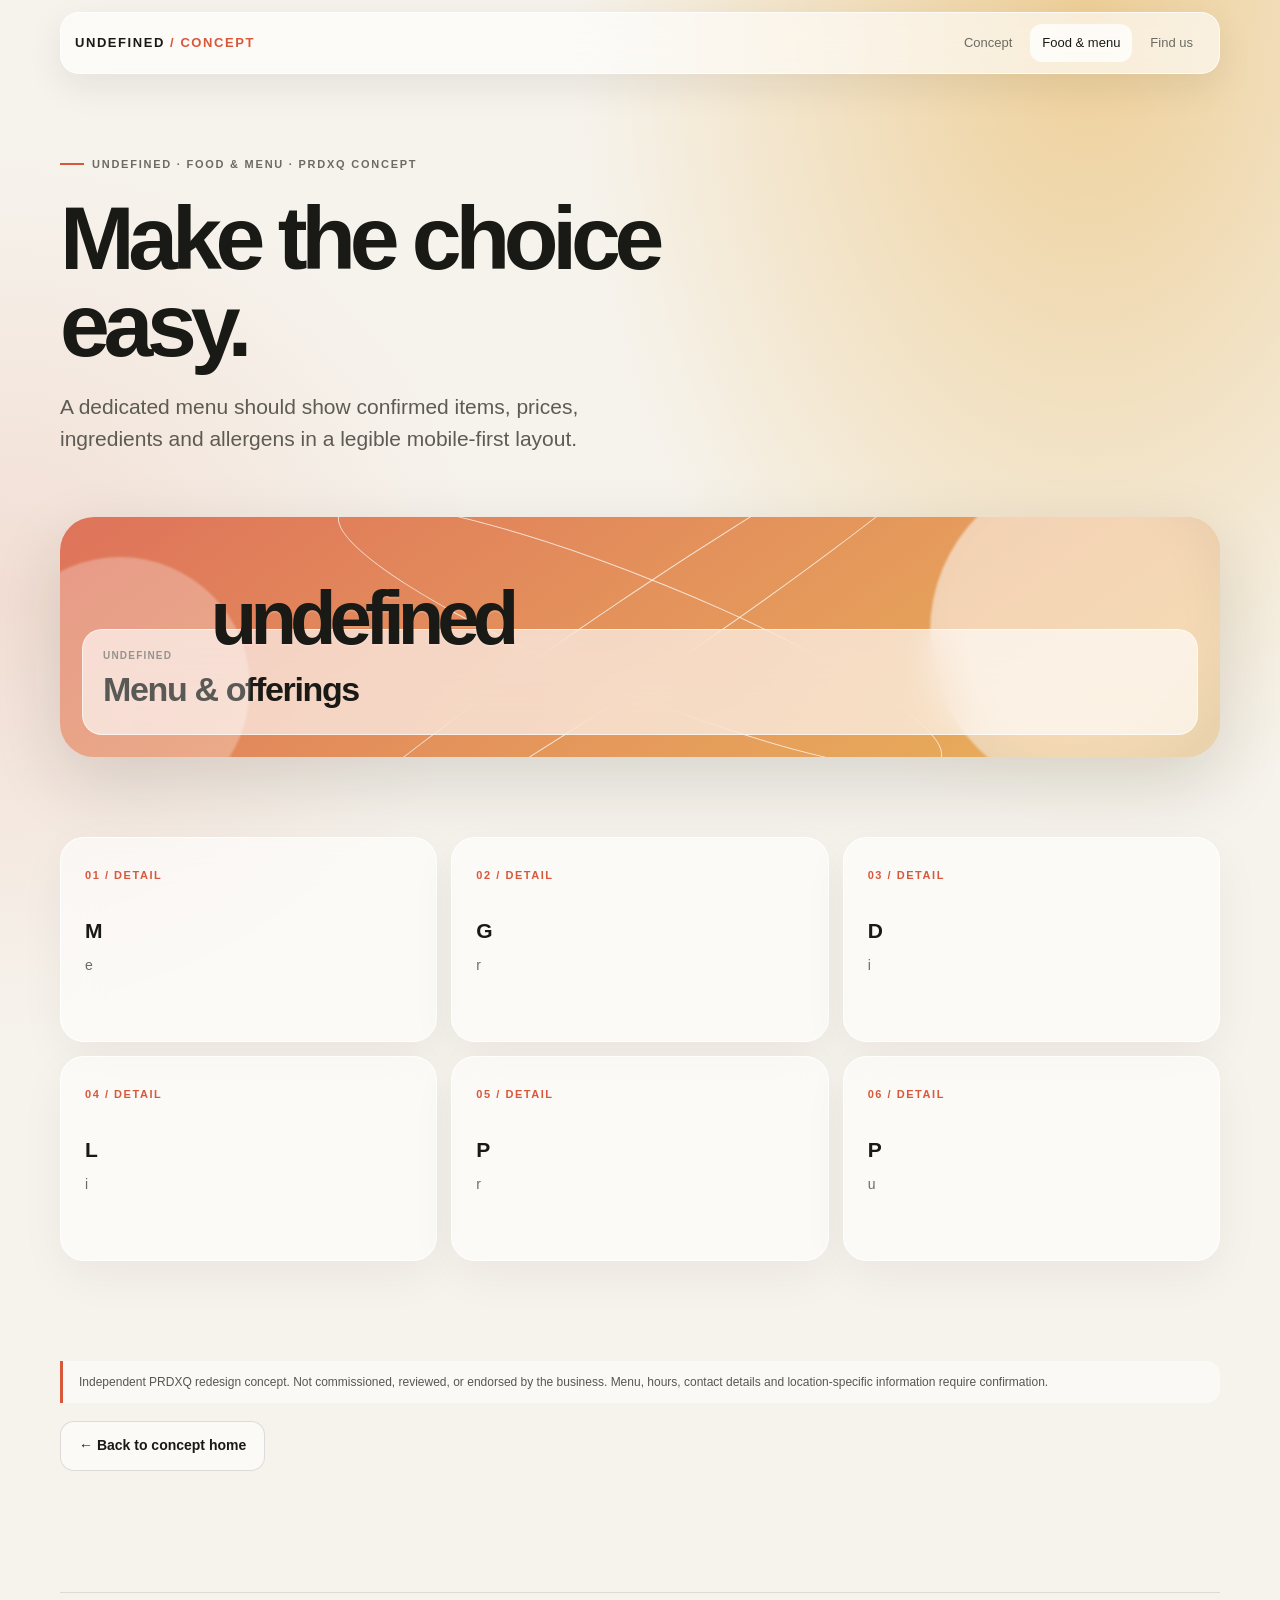
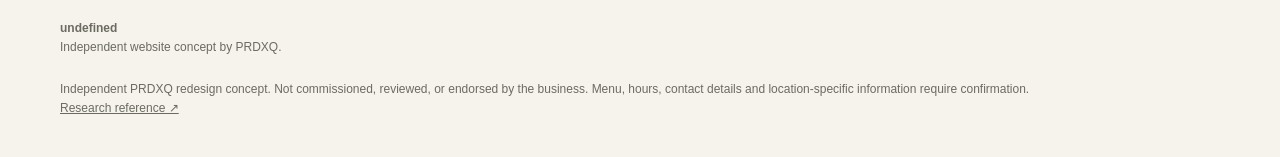
==== menu.html @ a4ab8dab "Build undefined multi-page concept: menu.html" ====
<!doctype html><html lang="en"><head><meta charset="utf-8"><meta name="viewport" content="width=device-width, initial-scale=1"><meta name="description" content="undefined — independent PRDXQ website concept."><meta name="theme-color" content="#d8583b"><title>undefined · Food &amp; menu · undefined | PRDXQ Concept</title><link rel="stylesheet" href="assets/styles.css"></head><body><header class="bar"><a class="brand" href="index.html">undefined<span style="color:var(--accent)"> / concept</span></a><nav class="nav" aria-label="Main navigation"><a href="index.html" >Concept</a><a href="menu.html" aria-current="page">Food &amp; menu</a><a href="visit.html" >Find us</a></nav></header><main class="wrap"><section class="hero" style="grid-template-columns:1fr;min-height:unset;padding-bottom:30px"><div><span class="eyebrow">undefined · Food &amp; menu · PRDXQ concept</span><h1>Make the choice easy.</h1><p class="lead">A dedicated menu should show confirmed items, prices, ingredients and allergens in a legible mobile-first layout.</p></div><div class="visual" style="min-height:240px"><div class="orbit"></div><div class="orbit two"></div><div class="visual-word">undefined</div><div class="stamp"><small>undefined</small><strong>Menu &amp; offerings</strong></div></div></section><section class="section"><div class="cards"><article class="card"><span class="num">01 / DETAIL</span><h3>M</h3><p>e</p></article><article class="card"><span class="num">02 / DETAIL</span><h3>G</h3><p>r</p></article><article class="card"><span class="num">03 / DETAIL</span><h3>D</h3><p>i</p></article><article class="card"><span class="num">04 / DETAIL</span><h3>L</h3><p>i</p></article><article class="card"><span class="num">05 / DETAIL</span><h3>P</h3><p>r</p></article><article class="card"><span class="num">06 / DETAIL</span><h3>P</h3><p>u</p></article></div></section><section class="section"><div class="notice">Independent PRDXQ redesign concept. Not commissioned, reviewed, or endorsed by the business. Menu, hours, contact details and location-specific information require confirmation.</div><p style="margin-top:18px"><a class="btn alt" href="index.html">← Back to concept home</a></p></section></main><footer class="wrap footer"><div><strong>undefined</strong><br>Independent website concept by PRDXQ.</div><div>Independent PRDXQ redesign concept. Not commissioned, reviewed, or endorsed by the business. Menu, hours, contact details and location-specific information require confirmation.<br><a href="https://www.gateway-gardens.de/de/leben/" target="_blank" rel="noreferrer">Research reference ↗</a></div></footer></body></html>
---- assets/styles.css ----
:root{--accent:#d8583b;--secondary:#e8b45a;--ink:#191915;--paper:#f6f3ec;--muted:#6b6b62;--glass:rgba(255,255,255,.58);--line:rgba(255,255,255,.72)}*{box-sizing:border-box}html{scroll-behavior:smooth}body{margin:0;background:radial-gradient(ellipse at 85% 0%,color-mix(in srgb,var(--secondary) 58%,transparent),transparent 32rem),radial-gradient(ellipse at 0% 34%,color-mix(in srgb,var(--accent) 14%,transparent),transparent 30rem),var(--paper);color:var(--ink);font-family:Inter,-apple-system,BlinkMacSystemFont,"Segoe UI",sans-serif;line-height:1.55}a{color:inherit} .wrap{width:min(1160px,calc(100% - 40px));margin:auto}.bar{position:sticky;top:10px;z-index:5;width:min(1160px,calc(100% - 24px));margin:12px auto 0;padding:11px 14px;display:flex;align-items:center;justify-content:space-between;gap:16px;border:1px solid var(--line);border-radius:19px;background:rgba(255,255,255,.62);backdrop-filter:blur(20px);box-shadow:0 12px 36px rgba(28,24,20,.08)}.brand{text-decoration:none;font-size:13px;font-weight:850;letter-spacing:.12em;text-transform:uppercase;white-space:nowrap}.nav{display:flex;gap:6px;flex-wrap:wrap;justify-content:flex-end}.nav a{text-decoration:none;padding:9px 12px;border-radius:12px;font-size:13px;color:var(--muted)}.nav a:hover,.nav a[aria-current=page]{background:rgba(255,255,255,.78);color:var(--ink)}.hero{min-height:610px;display:grid;grid-template-columns:1.05fr .95fr;align-items:center;gap:40px;padding:74px 0 60px}.eyebrow{display:inline-flex;align-items:center;gap:8px;font-size:11px;letter-spacing:.16em;text-transform:uppercase;font-weight:800;color:var(--muted)}.eyebrow:before{content:"";width:24px;height:2px;background:var(--accent)}h1{font-size:clamp(46px,7vw,90px);line-height:.97;letter-spacing:-.07em;max-width:760px;margin:22px 0}.lead{max-width:550px;font-size:clamp(17px,2vw,21px);color:#5c5b54}.actions{display:flex;gap:10px;flex-wrap:wrap;margin-top:30px}.btn{display:inline-flex;align-items:center;justify-content:center;padding:13px 18px;border-radius:14px;text-decoration:none;font-weight:750;font-size:14px;background:var(--ink);color:#fff;border:1px solid var(--ink);transition:transform .2s,box-shadow .2s}.btn:hover{transform:translateY(-2px);box-shadow:0 10px 22px rgba(0,0,0,.12)}.btn.alt{color:var(--ink);background:rgba(255,255,255,.55);border-color:rgba(0,0,0,.12)}.visual{min-height:450px;position:relative;border-radius:34px;overflow:hidden;background:linear-gradient(145deg,color-mix(in srgb,var(--accent) 84%,white),var(--secondary));box-shadow:0 26px 70px rgba(34,27,20,.14)}.visual:before,.visual:after{content:"";position:absolute;border-radius:50%;filter:blur(1px)}.visual:before{width:330px;height:330px;right:-40px;top:-50px;background:rgba(255,255,255,.55);box-shadow:inset -28px -18px 60px rgba(0,0,0,.06)}.visual:after{width:260px;height:260px;left:-70px;bottom:-60px;background:rgba(255,255,255,.28)}.visual .orb{position:absolute;inset:15% 12%;border:1px solid rgba(255,255,255,.62);border-radius:28px;background:rgba(255,255,255,.24);backdrop-filter:blur(18px);transform:rotate(-6deg);box-shadow:0 24px 55px rgba(0,0,0,.1)}.visual .stamp{position:absolute;bottom:22px;left:22px;right:22px;border:1px solid rgba(255,255,255,.6);background:rgba(255,255,255,.64);backdrop-filter:blur(20px);border-radius:20px;padding:18px 20px}.stamp small{display:block;letter-spacing:.12em;text-transform:uppercase;color:var(--muted);font-size:10px;font-weight:800}.stamp strong{font-size:clamp(22px,3vw,34px);letter-spacing:-.04em}.orbit{position:absolute;inset:26% 22%;border:1px solid rgba(255,255,255,.75);border-radius:50%;transform:rotate(22deg)}.orbit.two{inset:33% 12%;transform:rotate(-34deg)}.visual-word{position:absolute;z-index:1;top:28%;left:13%;right:10%;font-size:clamp(40px,6vw,76px);line-height:.9;letter-spacing:-.09em;font-weight:900;text-shadow:0 2px 0 rgba(255,255,255,.15)}.section{padding:50px 0}.section-head{display:flex;align-items:end;justify-content:space-between;gap:24px;margin-bottom:22px}.section h2{font-size:clamp(30px,4vw,52px);letter-spacing:-.06em;line-height:1.04;margin:12px 0}.section-intro{max-width:520px;color:var(--muted);margin:0}.cards{display:grid;grid-template-columns:repeat(3,1fr);gap:14px}.card{border:1px solid rgba(255,255,255,.86);border-radius:24px;padding:24px;background:var(--glass);backdrop-filter:blur(18px);box-shadow:0 15px 45px rgba(32,25,18,.05);min-height:205px}.num{font-size:11px;letter-spacing:.14em;font-weight:850;color:var(--accent)}.card h3{font-size:21px;letter-spacing:-.04em;margin:28px 0 8px}.card p{color:var(--muted);font-size:14px;margin:0}.banner{border-radius:30px;padding:clamp(25px,5vw,54px);background:var(--ink);color:#fff;display:flex;align-items:center;justify-content:space-between;gap:28px;overflow:hidden;position:relative}.banner:after{content:"";position:absolute;width:260px;height:260px;border-radius:50%;right:8%;top:-130px;background:var(--accent);opacity:.65;filter:blur(2px)}.banner>div{position:relative;z-index:1}.banner h2{font-size:clamp(28px,4vw,48px);margin:8px 0;max-width:650px}.banner p{color:rgba(255,255,255,.68);max-width:580px}.banner .btn{background:#fff;color:var(--ink);border-color:#fff}.notice{border-left:3px solid var(--accent);padding:12px 16px;background:rgba(255,255,255,.55);border-radius:0 14px 14px 0;font-size:12px;color:#58574f}.footer{margin-top:55px;padding:26px 0 40px;border-top:1px solid rgba(0,0,0,.1);display:flex;justify-content:space-between;gap:24px;flex-wrap:wrap;color:var(--muted);font-size:12px}.footer a{color:inherit}.mobile-menu{display:none}@media(max-width:760px){.wrap{width:min(100% - 28px,580px)}.bar{align-items:flex-start;flex-direction:column;gap:8px;border-radius:17px;top:6px}.nav{justify-content:flex-start;width:100%}.nav a{padding:8px 9px;font-size:12px}.hero{grid-template-columns:1fr;gap:24px;padding:54px 0 28px;min-height:unset}.hero-copy{order:0}.visual{order:1;min-height:330px}.cards{grid-template-columns:1fr}.section{padding:35px 0}.section-head{display:block}.section-intro{margin-top:14px}.banner{align-items:flex-start;flex-direction:column}.footer{display:block}.footer>*{margin-bottom:8px}}@media(prefers-reduced-motion:reduce){html{scroll-behavior:auto}*,*:before,*:after{transition:none!important;animation:none!important}}
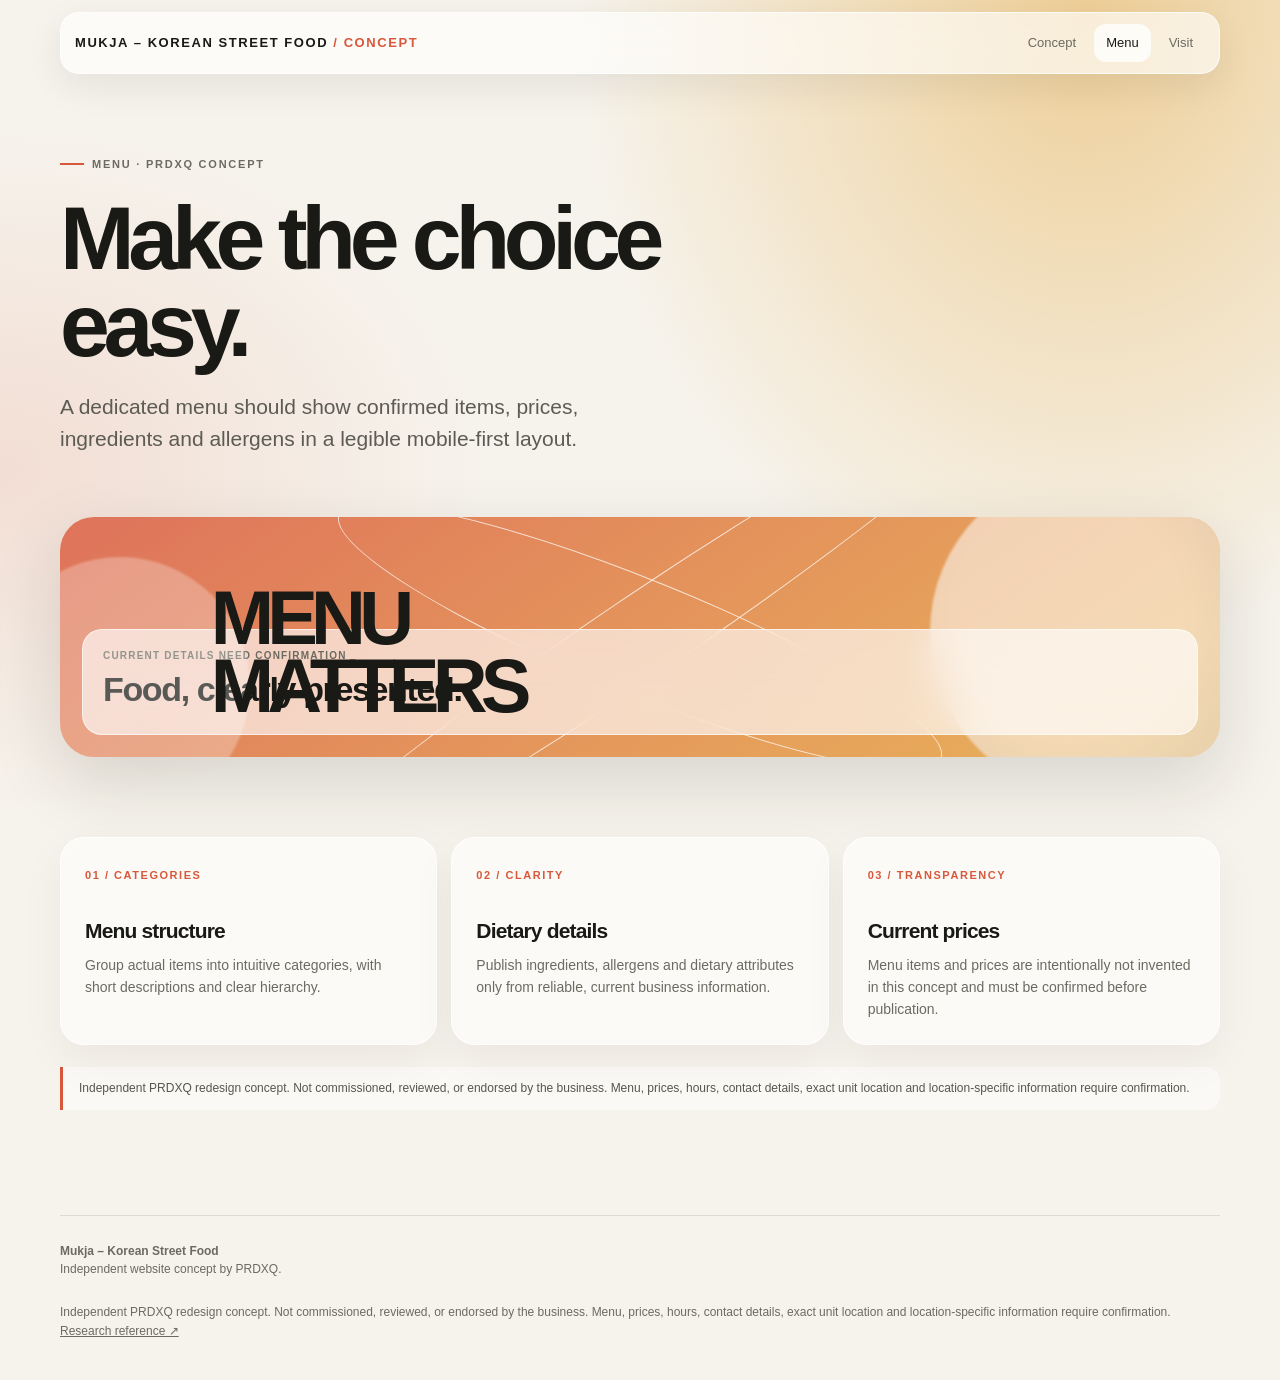
==== commit 3cc84f87: "Build Mukja multi-page mobile-first website concept" ====
--- a/menu.html
+++ b/menu.html
@@ -1 +1 @@
-<!doctype html><html lang="en"><head><meta charset="utf-8"><meta name="viewport" content="width=device-width, initial-scale=1"><meta name="description" content="undefined — independent PRDXQ website concept."><meta name="theme-color" content="#d8583b"><title>undefined · Food &amp; menu · undefined | PRDXQ Concept</title><link rel="stylesheet" href="assets/styles.css"></head><body><header class="bar"><a class="brand" href="index.html">undefined<span style="color:var(--accent)"> / concept</span></a><nav class="nav" aria-label="Main navigation"><a href="index.html" >Concept</a><a href="menu.html" aria-current="page">Food &amp; menu</a><a href="visit.html" >Find us</a></nav></header><main class="wrap"><section class="hero" style="grid-template-columns:1fr;min-height:unset;padding-bottom:30px"><div><span class="eyebrow">undefined · Food &amp; menu · PRDXQ concept</span><h1>Make the choice easy.</h1><p class="lead">A dedicated menu should show confirmed items, prices, ingredients and allergens in a legible mobile-first layout.</p></div><div class="visual" style="min-height:240px"><div class="orbit"></div><div class="orbit two"></div><div class="visual-word">undefined</div><div class="stamp"><small>undefined</small><strong>Menu &amp; offerings</strong></div></div></section><section class="section"><div class="cards"><article class="card"><span class="num">01 / DETAIL</span><h3>M</h3><p>e</p></article><article class="card"><span class="num">02 / DETAIL</span><h3>G</h3><p>r</p></article><article class="card"><span class="num">03 / DETAIL</span><h3>D</h3><p>i</p></article><article class="card"><span class="num">04 / DETAIL</span><h3>L</h3><p>i</p></article><article class="card"><span class="num">05 / DETAIL</span><h3>P</h3><p>r</p></article><article class="card"><span class="num">06 / DETAIL</span><h3>P</h3><p>u</p></article></div></section><section class="section"><div class="notice">Independent PRDXQ redesign concept. Not commissioned, reviewed, or endorsed by the business. Menu, hours, contact details and location-specific information require confirmation.</div><p style="margin-top:18px"><a class="btn alt" href="index.html">← Back to concept home</a></p></section></main><footer class="wrap footer"><div><strong>undefined</strong><br>Independent website concept by PRDXQ.</div><div>Independent PRDXQ redesign concept. Not commissioned, reviewed, or endorsed by the business. Menu, hours, contact details and location-specific information require confirmation.<br><a href="https://www.gateway-gardens.de/de/leben/" target="_blank" rel="noreferrer">Research reference ↗</a></div></footer></body></html>+<!doctype html><html lang="en"><head><meta charset="utf-8"><meta name="viewport" content="width=device-width, initial-scale=1"><meta name="description" content="Mukja – Korean Street Food — independent PRDXQ website concept."><meta name="theme-color" content="#d8583b"><title>Menu · Mukja – Korean Street Food | PRDXQ Concept</title><link rel="stylesheet" href="assets/styles.css"></head><body><header class="bar"><a class="brand" href="index.html">Mukja – Korean Street Food<span style="color:var(--accent)"> / concept</span></a><nav class="nav" aria-label="Main navigation"><a href="index.html" >Concept</a><a href="menu.html" aria-current="page">Menu</a><a href="visit.html" >Visit</a></nav></header><main class="wrap"><section class="hero" style="grid-template-columns:1fr;min-height:unset;padding-bottom:30px"><div><span class="eyebrow">Menu · PRDXQ concept</span><h1>Make the choice easy.</h1><p class="lead">A dedicated menu should show confirmed items, prices, ingredients and allergens in a legible mobile-first layout.</p></div><div class="visual" style="min-height:240px"><div class="orbit"></div><div class="orbit two"></div><div class="visual-word">MENU<br>MATTERS</div><div class="stamp"><small>Current details need confirmation</small><strong>Food, clearly presented.</strong></div></div></section><section class="section"><div class="cards"><article class="card"><span class="num">01 / CATEGORIES</span><h3>Menu structure</h3><p>Group actual items into intuitive categories, with short descriptions and clear hierarchy.</p></article><article class="card"><span class="num">02 / CLARITY</span><h3>Dietary details</h3><p>Publish ingredients, allergens and dietary attributes only from reliable, current business information.</p></article><article class="card"><span class="num">03 / TRANSPARENCY</span><h3>Current prices</h3><p>Menu items and prices are intentionally not invented in this concept and must be confirmed before publication.</p></article></div><div class="notice" style="margin-top:22px">Independent PRDXQ redesign concept. Not commissioned, reviewed, or endorsed by the business. Menu, prices, hours, contact details, exact unit location and location-specific information require confirmation.</div></section></main><footer class="wrap footer"><div><strong>Mukja – Korean Street Food</strong><br>Independent website concept by PRDXQ.</div><div>Independent PRDXQ redesign concept. Not commissioned, reviewed, or endorsed by the business. Menu, prices, hours, contact details, exact unit location and location-specific information require confirmation.<br><a href="https://www.gateway-gardens.de/de/leben/" target="_blank" rel="noreferrer">Research reference ↗</a></div></footer></body></html>
--- a/assets/styles.css
+++ b/assets/styles.css
@@ -1 +1 @@
-:root{--accent:#d8583b;--secondary:#e8b45a;--ink:#191915;--paper:#f6f3ec;--muted:#6b6b62;--glass:rgba(255,255,255,.58);--line:rgba(255,255,255,.72)}*{box-sizing:border-box}html{scroll-behavior:smooth}body{margin:0;background:radial-gradient(ellipse at 85% 0%,color-mix(in srgb,var(--secondary) 58%,transparent),transparent 32rem),radial-gradient(ellipse at 0% 34%,color-mix(in srgb,var(--accent) 14%,transparent),transparent 30rem),var(--paper);color:var(--ink);font-family:Inter,-apple-system,BlinkMacSystemFont,"Segoe UI",sans-serif;line-height:1.55}a{color:inherit} .wrap{width:min(1160px,calc(100% - 40px));margin:auto}.bar{position:sticky;top:10px;z-index:5;width:min(1160px,calc(100% - 24px));margin:12px auto 0;padding:11px 14px;display:flex;align-items:center;justify-content:space-between;gap:16px;border:1px solid var(--line);border-radius:19px;background:rgba(255,255,255,.62);backdrop-filter:blur(20px);box-shadow:0 12px 36px rgba(28,24,20,.08)}.brand{text-decoration:none;font-size:13px;font-weight:850;letter-spacing:.12em;text-transform:uppercase;white-space:nowrap}.nav{display:flex;gap:6px;flex-wrap:wrap;justify-content:flex-end}.nav a{text-decoration:none;padding:9px 12px;border-radius:12px;font-size:13px;color:var(--muted)}.nav a:hover,.nav a[aria-current=page]{background:rgba(255,255,255,.78);color:var(--ink)}.hero{min-height:610px;display:grid;grid-template-columns:1.05fr .95fr;align-items:center;gap:40px;padding:74px 0 60px}.eyebrow{display:inline-flex;align-items:center;gap:8px;font-size:11px;letter-spacing:.16em;text-transform:uppercase;font-weight:800;color:var(--muted)}.eyebrow:before{content:"";width:24px;height:2px;background:var(--accent)}h1{font-size:clamp(46px,7vw,90px);line-height:.97;letter-spacing:-.07em;max-width:760px;margin:22px 0}.lead{max-width:550px;font-size:clamp(17px,2vw,21px);color:#5c5b54}.actions{display:flex;gap:10px;flex-wrap:wrap;margin-top:30px}.btn{display:inline-flex;align-items:center;justify-content:center;padding:13px 18px;border-radius:14px;text-decoration:none;font-weight:750;font-size:14px;background:var(--ink);color:#fff;border:1px solid var(--ink);transition:transform .2s,box-shadow .2s}.btn:hover{transform:translateY(-2px);box-shadow:0 10px 22px rgba(0,0,0,.12)}.btn.alt{color:var(--ink);background:rgba(255,255,255,.55);border-color:rgba(0,0,0,.12)}.visual{min-height:450px;position:relative;border-radius:34px;overflow:hidden;background:linear-gradient(145deg,color-mix(in srgb,var(--accent) 84%,white),var(--secondary));box-shadow:0 26px 70px rgba(34,27,20,.14)}.visual:before,.visual:after{content:"";position:absolute;border-radius:50%;filter:blur(1px)}.visual:before{width:330px;height:330px;right:-40px;top:-50px;background:rgba(255,255,255,.55);box-shadow:inset -28px -18px 60px rgba(0,0,0,.06)}.visual:after{width:260px;height:260px;left:-70px;bottom:-60px;background:rgba(255,255,255,.28)}.visual .orb{position:absolute;inset:15% 12%;border:1px solid rgba(255,255,255,.62);border-radius:28px;background:rgba(255,255,255,.24);backdrop-filter:blur(18px);transform:rotate(-6deg);box-shadow:0 24px 55px rgba(0,0,0,.1)}.visual .stamp{position:absolute;bottom:22px;left:22px;right:22px;border:1px solid rgba(255,255,255,.6);background:rgba(255,255,255,.64);backdrop-filter:blur(20px);border-radius:20px;padding:18px 20px}.stamp small{display:block;letter-spacing:.12em;text-transform:uppercase;color:var(--muted);font-size:10px;font-weight:800}.stamp strong{font-size:clamp(22px,3vw,34px);letter-spacing:-.04em}.orbit{position:absolute;inset:26% 22%;border:1px solid rgba(255,255,255,.75);border-radius:50%;transform:rotate(22deg)}.orbit.two{inset:33% 12%;transform:rotate(-34deg)}.visual-word{position:absolute;z-index:1;top:28%;left:13%;right:10%;font-size:clamp(40px,6vw,76px);line-height:.9;letter-spacing:-.09em;font-weight:900;text-shadow:0 2px 0 rgba(255,255,255,.15)}.section{padding:50px 0}.section-head{display:flex;align-items:end;justify-content:space-between;gap:24px;margin-bottom:22px}.section h2{font-size:clamp(30px,4vw,52px);letter-spacing:-.06em;line-height:1.04;margin:12px 0}.section-intro{max-width:520px;color:var(--muted);margin:0}.cards{display:grid;grid-template-columns:repeat(3,1fr);gap:14px}.card{border:1px solid rgba(255,255,255,.86);border-radius:24px;padding:24px;background:var(--glass);backdrop-filter:blur(18px);box-shadow:0 15px 45px rgba(32,25,18,.05);min-height:205px}.num{font-size:11px;letter-spacing:.14em;font-weight:850;color:var(--accent)}.card h3{font-size:21px;letter-spacing:-.04em;margin:28px 0 8px}.card p{color:var(--muted);font-size:14px;margin:0}.banner{border-radius:30px;padding:clamp(25px,5vw,54px);background:var(--ink);color:#fff;display:flex;align-items:center;justify-content:space-between;gap:28px;overflow:hidden;position:relative}.banner:after{content:"";position:absolute;width:260px;height:260px;border-radius:50%;right:8%;top:-130px;background:var(--accent);opacity:.65;filter:blur(2px)}.banner>div{position:relative;z-index:1}.banner h2{font-size:clamp(28px,4vw,48px);margin:8px 0;max-width:650px}.banner p{color:rgba(255,255,255,.68);max-width:580px}.banner .btn{background:#fff;color:var(--ink);border-color:#fff}.notice{border-left:3px solid var(--accent);padding:12px 16px;background:rgba(255,255,255,.55);border-radius:0 14px 14px 0;font-size:12px;color:#58574f}.footer{margin-top:55px;padding:26px 0 40px;border-top:1px solid rgba(0,0,0,.1);display:flex;justify-content:space-between;gap:24px;flex-wrap:wrap;color:var(--muted);font-size:12px}.footer a{color:inherit}.mobile-menu{display:none}@media(max-width:760px){.wrap{width:min(100% - 28px,580px)}.bar{align-items:flex-start;flex-direction:column;gap:8px;border-radius:17px;top:6px}.nav{justify-content:flex-start;width:100%}.nav a{padding:8px 9px;font-size:12px}.hero{grid-template-columns:1fr;gap:24px;padding:54px 0 28px;min-height:unset}.hero-copy{order:0}.visual{order:1;min-height:330px}.cards{grid-template-columns:1fr}.section{padding:35px 0}.section-head{display:block}.section-intro{margin-top:14px}.banner{align-items:flex-start;flex-direction:column}.footer{display:block}.footer>*{margin-bottom:8px}}@media(prefers-reduced-motion:reduce){html{scroll-behavior:auto}*,*:before,*:after{transition:none!important;animation:none!important}}+:root{--accent:#d8583b;--secondary:#e8b45a;--ink:#191915;--paper:#f6f3ec;--muted:#6b6b62;--glass:rgba(255,255,255,.58);--line:rgba(255,255,255,.72)}*{box-sizing:border-box}html{scroll-behavior:smooth}body{margin:0;background:radial-gradient(ellipse at 85% 0%,color-mix(in srgb,var(--secondary) 58%,transparent),transparent 32rem),radial-gradient(ellipse at 0% 34%,color-mix(in srgb,var(--accent) 14%,transparent),transparent 30rem),var(--paper);color:var(--ink);font-family:Inter,-apple-system,BlinkMacSystemFont,"Segoe UI",sans-serif;line-height:1.55}a{color:inherit}.wrap{width:min(1160px,calc(100% - 40px));margin:auto}.bar{position:sticky;top:10px;z-index:5;width:min(1160px,calc(100% - 24px));margin:12px auto 0;padding:11px 14px;display:flex;align-items:center;justify-content:space-between;gap:16px;border:1px solid var(--line);border-radius:19px;background:rgba(255,255,255,.62);backdrop-filter:blur(20px);box-shadow:0 12px 36px rgba(28,24,20,.08)}.brand{text-decoration:none;font-size:13px;font-weight:850;letter-spacing:.12em;text-transform:uppercase;white-space:nowrap}.nav{display:flex;gap:6px;flex-wrap:wrap;justify-content:flex-end}.nav a{text-decoration:none;padding:9px 12px;border-radius:12px;font-size:13px;color:var(--muted)}.nav a:hover,.nav a[aria-current=page]{background:rgba(255,255,255,.78);color:var(--ink)}.hero{min-height:610px;display:grid;grid-template-columns:1.05fr .95fr;align-items:center;gap:40px;padding:74px 0 60px}.eyebrow{display:inline-flex;align-items:center;gap:8px;font-size:11px;letter-spacing:.16em;text-transform:uppercase;font-weight:800;color:var(--muted)}.eyebrow:before{content:"";width:24px;height:2px;background:var(--accent)}h1{font-size:clamp(46px,7vw,90px);line-height:.97;letter-spacing:-.07em;max-width:760px;margin:22px 0}.lead{max-width:550px;font-size:clamp(17px,2vw,21px);color:#5c5b54}.actions{display:flex;gap:10px;flex-wrap:wrap;margin-top:30px}.btn{display:inline-flex;align-items:center;justify-content:center;padding:13px 18px;border-radius:14px;text-decoration:none;font-weight:750;font-size:14px;background:var(--ink);color:#fff;border:1px solid var(--ink);transition:transform .2s,box-shadow .2s}.btn:hover{transform:translateY(-2px);box-shadow:0 10px 22px rgba(0,0,0,.12)}.btn.alt{color:var(--ink);background:rgba(255,255,255,.55);border-color:rgba(0,0,0,.12)}.visual{min-height:450px;position:relative;border-radius:34px;overflow:hidden;background:linear-gradient(145deg,color-mix(in srgb,var(--accent) 84%,white),var(--secondary));box-shadow:0 26px 70px rgba(34,27,20,.14)}.visual:before,.visual:after{content:"";position:absolute;border-radius:50%;filter:blur(1px)}.visual:before{width:330px;height:330px;right:-40px;top:-50px;background:rgba(255,255,255,.55);box-shadow:inset -28px -18px 60px rgba(0,0,0,.06)}.visual:after{width:260px;height:260px;left:-70px;bottom:-60px;background:rgba(255,255,255,.28)}.visual .orb{position:absolute;inset:15% 12%;border:1px solid rgba(255,255,255,.62);border-radius:28px;background:rgba(255,255,255,.24);backdrop-filter:blur(18px);transform:rotate(-6deg);box-shadow:0 24px 55px rgba(0,0,0,.1)}.visual .stamp{position:absolute;bottom:22px;left:22px;right:22px;border:1px solid rgba(255,255,255,.6);background:rgba(255,255,255,.64);backdrop-filter:blur(20px);border-radius:20px;padding:18px 20px}.stamp small{display:block;letter-spacing:.12em;text-transform:uppercase;color:var(--muted);font-size:10px;font-weight:800}.stamp strong{font-size:clamp(22px,3vw,34px);letter-spacing:-.04em}.orbit{position:absolute;inset:26% 22%;border:1px solid rgba(255,255,255,.75);border-radius:50%;transform:rotate(22deg)}.orbit.two{inset:33% 12%;transform:rotate(-34deg)}.visual-word{position:absolute;z-index:1;top:28%;left:13%;right:10%;font-size:clamp(40px,6vw,76px);line-height:.9;letter-spacing:-.09em;font-weight:900}.section{padding:50px 0}.section-head{display:flex;align-items:end;justify-content:space-between;gap:24px;margin-bottom:22px}.section h2{font-size:clamp(30px,4vw,52px);letter-spacing:-.06em;line-height:1.04;margin:12px 0}.section-intro{max-width:520px;color:var(--muted);margin:0}.cards{display:grid;grid-template-columns:repeat(3,1fr);gap:14px}.card{border:1px solid rgba(255,255,255,.86);border-radius:24px;padding:24px;background:var(--glass);backdrop-filter:blur(18px);box-shadow:0 15px 45px rgba(32,25,18,.05);min-height:205px}.num{font-size:11px;letter-spacing:.14em;font-weight:850;color:var(--accent)}.card h3{font-size:21px;letter-spacing:-.04em;margin:28px 0 8px}.card p{color:var(--muted);font-size:14px;margin:0}.banner{border-radius:30px;padding:clamp(25px,5vw,54px);background:var(--ink);color:#fff;display:flex;align-items:center;justify-content:space-between;gap:28px;overflow:hidden;position:relative}.banner:after{content:"";position:absolute;width:260px;height:260px;border-radius:50%;right:8%;top:-130px;background:var(--accent);opacity:.65;filter:blur(2px)}.banner>div{position:relative;z-index:1}.banner h2{font-size:clamp(28px,4vw,48px);margin:8px 0;max-width:650px}.banner p{color:rgba(255,255,255,.68);max-width:580px}.banner .btn{background:#fff;color:var(--ink);border-color:#fff}.notice{border-left:3px solid var(--accent);padding:12px 16px;background:rgba(255,255,255,.55);border-radius:0 14px 14px 0;font-size:12px;color:#58574f}.footer{margin-top:55px;padding:26px 0 40px;border-top:1px solid rgba(0,0,0,.1);display:flex;justify-content:space-between;gap:24px;flex-wrap:wrap;color:var(--muted);font-size:12px}.footer a{color:inherit}@media(max-width:760px){.wrap{width:min(100% - 28px,580px)}.bar{align-items:flex-start;flex-direction:column;gap:8px;border-radius:17px;top:6px}.nav{justify-content:flex-start;width:100%}.nav a{padding:8px 9px;font-size:12px}.hero{grid-template-columns:1fr;gap:24px;padding:54px 0 28px;min-height:unset}.visual{min-height:330px}.cards{grid-template-columns:1fr}.section{padding:35px 0}.section-head{display:block}.section-intro{margin-top:14px}.banner{align-items:flex-start;flex-direction:column}.footer{display:block}.footer>*{margin-bottom:8px}}@media(prefers-reduced-motion:reduce){html{scroll-behavior:auto}*,*:before,*:after{transition:none!important;animation:none!important}}
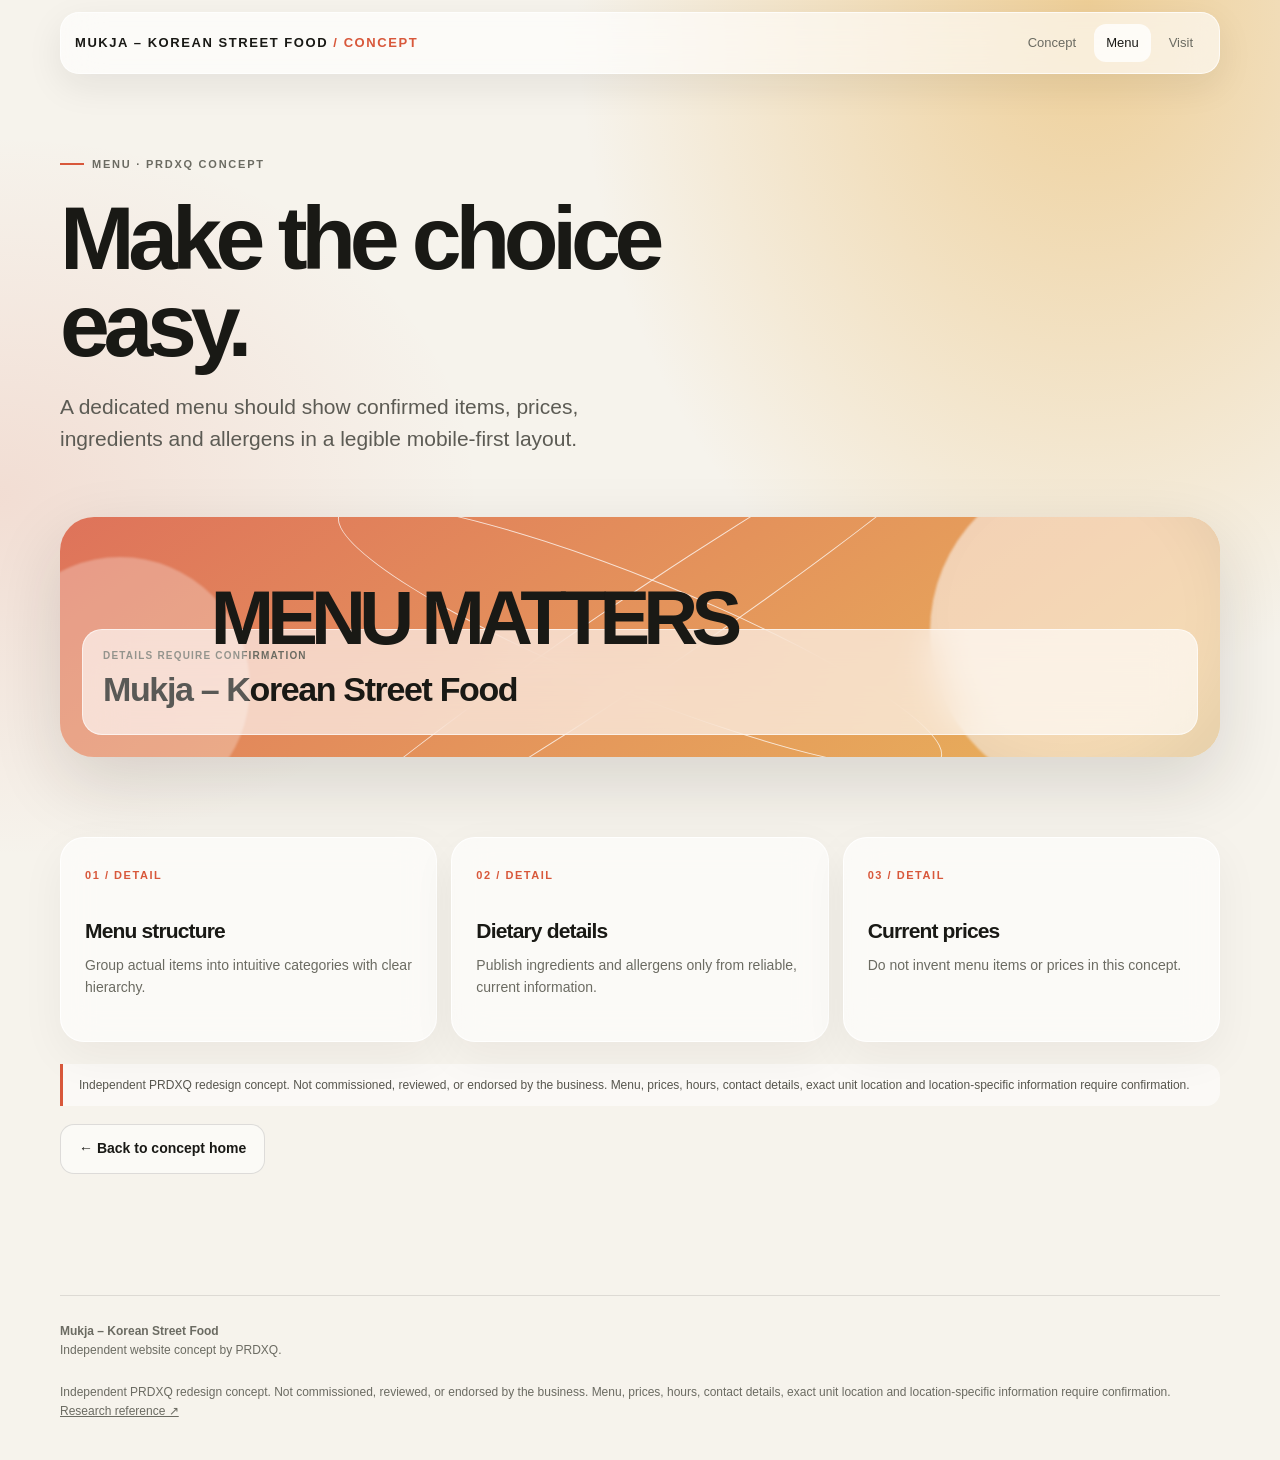
==== commit 59317a9b: "Build Mukja website: menu.html" ====
--- a/menu.html
+++ b/menu.html
@@ -1 +1,2 @@
-<!doctype html><html lang="en"><head><meta charset="utf-8"><meta name="viewport" content="width=device-width, initial-scale=1"><meta name="description" content="Mukja – Korean Street Food — independent PRDXQ website concept."><meta name="theme-color" content="#d8583b"><title>Menu · Mukja – Korean Street Food | PRDXQ Concept</title><link rel="stylesheet" href="assets/styles.css"></head><body><header class="bar"><a class="brand" href="index.html">Mukja – Korean Street Food<span style="color:var(--accent)"> / concept</span></a><nav class="nav" aria-label="Main navigation"><a href="index.html" >Concept</a><a href="menu.html" aria-current="page">Menu</a><a href="visit.html" >Visit</a></nav></header><main class="wrap"><section class="hero" style="grid-template-columns:1fr;min-height:unset;padding-bottom:30px"><div><span class="eyebrow">Menu · PRDXQ concept</span><h1>Make the choice easy.</h1><p class="lead">A dedicated menu should show confirmed items, prices, ingredients and allergens in a legible mobile-first layout.</p></div><div class="visual" style="min-height:240px"><div class="orbit"></div><div class="orbit two"></div><div class="visual-word">MENU<br>MATTERS</div><div class="stamp"><small>Current details need confirmation</small><strong>Food, clearly presented.</strong></div></div></section><section class="section"><div class="cards"><article class="card"><span class="num">01 / CATEGORIES</span><h3>Menu structure</h3><p>Group actual items into intuitive categories, with short descriptions and clear hierarchy.</p></article><article class="card"><span class="num">02 / CLARITY</span><h3>Dietary details</h3><p>Publish ingredients, allergens and dietary attributes only from reliable, current business information.</p></article><article class="card"><span class="num">03 / TRANSPARENCY</span><h3>Current prices</h3><p>Menu items and prices are intentionally not invented in this concept and must be confirmed before publication.</p></article></div><div class="notice" style="margin-top:22px">Independent PRDXQ redesign concept. Not commissioned, reviewed, or endorsed by the business. Menu, prices, hours, contact details, exact unit location and location-specific information require confirmation.</div></section></main><footer class="wrap footer"><div><strong>Mukja – Korean Street Food</strong><br>Independent website concept by PRDXQ.</div><div>Independent PRDXQ redesign concept. Not commissioned, reviewed, or endorsed by the business. Menu, prices, hours, contact details, exact unit location and location-specific information require confirmation.<br><a href="https://www.gateway-gardens.de/de/leben/" target="_blank" rel="noreferrer">Research reference ↗</a></div></footer></body></html>+<!doctype html><html lang="en"><head><meta charset="utf-8"><meta name="viewport" content="width=device-width, initial-scale=1"><meta name="description" content="Mukja – Korean Street Food — independent PRDXQ website concept."><meta name="theme-color" content="#d8583b"><title>Menu · Mukja – Korean Street Food | PRDXQ Concept</title><link rel="stylesheet" href="assets/styles.css"></head><body><header class="bar"><a class="brand" href="index.html">Mukja – Korean Street Food<span style="color:var(--accent)"> / concept</span></a><nav class="nav" aria-label="Main navigation"><a href="index.html" >Concept</a><a href="menu.html" aria-current="page">Menu</a><a href="visit.html" >Visit</a></nav></header><main class="wrap"><section class="hero" style="grid-template-columns:1fr;min-height:unset;padding-bottom:30px"><div><span class="eyebrow">Menu · PRDXQ concept</span><h1>Make the choice easy.</h1><p class="lead">A dedicated menu should show confirmed items, prices, ingredients and allergens in a legible mobile-first layout.</p></div><div class="visual" style="min-height:240px"><div class="orbit"></div><div class="orbit two"></div><div class="visual-word">MENU
+MATTERS</div><div class="stamp"><small>Details require confirmation</small><strong>Mukja – Korean Street Food</strong></div></div></section><section class="section"><div class="cards"><article class="card"><span class="num">01 / DETAIL</span><h3>Menu structure</h3><p>Group actual items into intuitive categories with clear hierarchy.</p></article><article class="card"><span class="num">02 / DETAIL</span><h3>Dietary details</h3><p>Publish ingredients and allergens only from reliable, current information.</p></article><article class="card"><span class="num">03 / DETAIL</span><h3>Current prices</h3><p>Do not invent menu items or prices in this concept.</p></article></div><div class="notice" style="margin-top:22px">Independent PRDXQ redesign concept. Not commissioned, reviewed, or endorsed by the business. Menu, prices, hours, contact details, exact unit location and location-specific information require confirmation.</div><p style="margin-top:18px"><a class="btn alt" href="index.html">← Back to concept home</a></p></section></main><footer class="wrap footer"><div><strong>Mukja – Korean Street Food</strong><br>Independent website concept by PRDXQ.</div><div>Independent PRDXQ redesign concept. Not commissioned, reviewed, or endorsed by the business. Menu, prices, hours, contact details, exact unit location and location-specific information require confirmation.<br><a href="https://www.gateway-gardens.de/de/leben/" target="_blank" rel="noreferrer">Research reference ↗</a></div></footer></body></html>
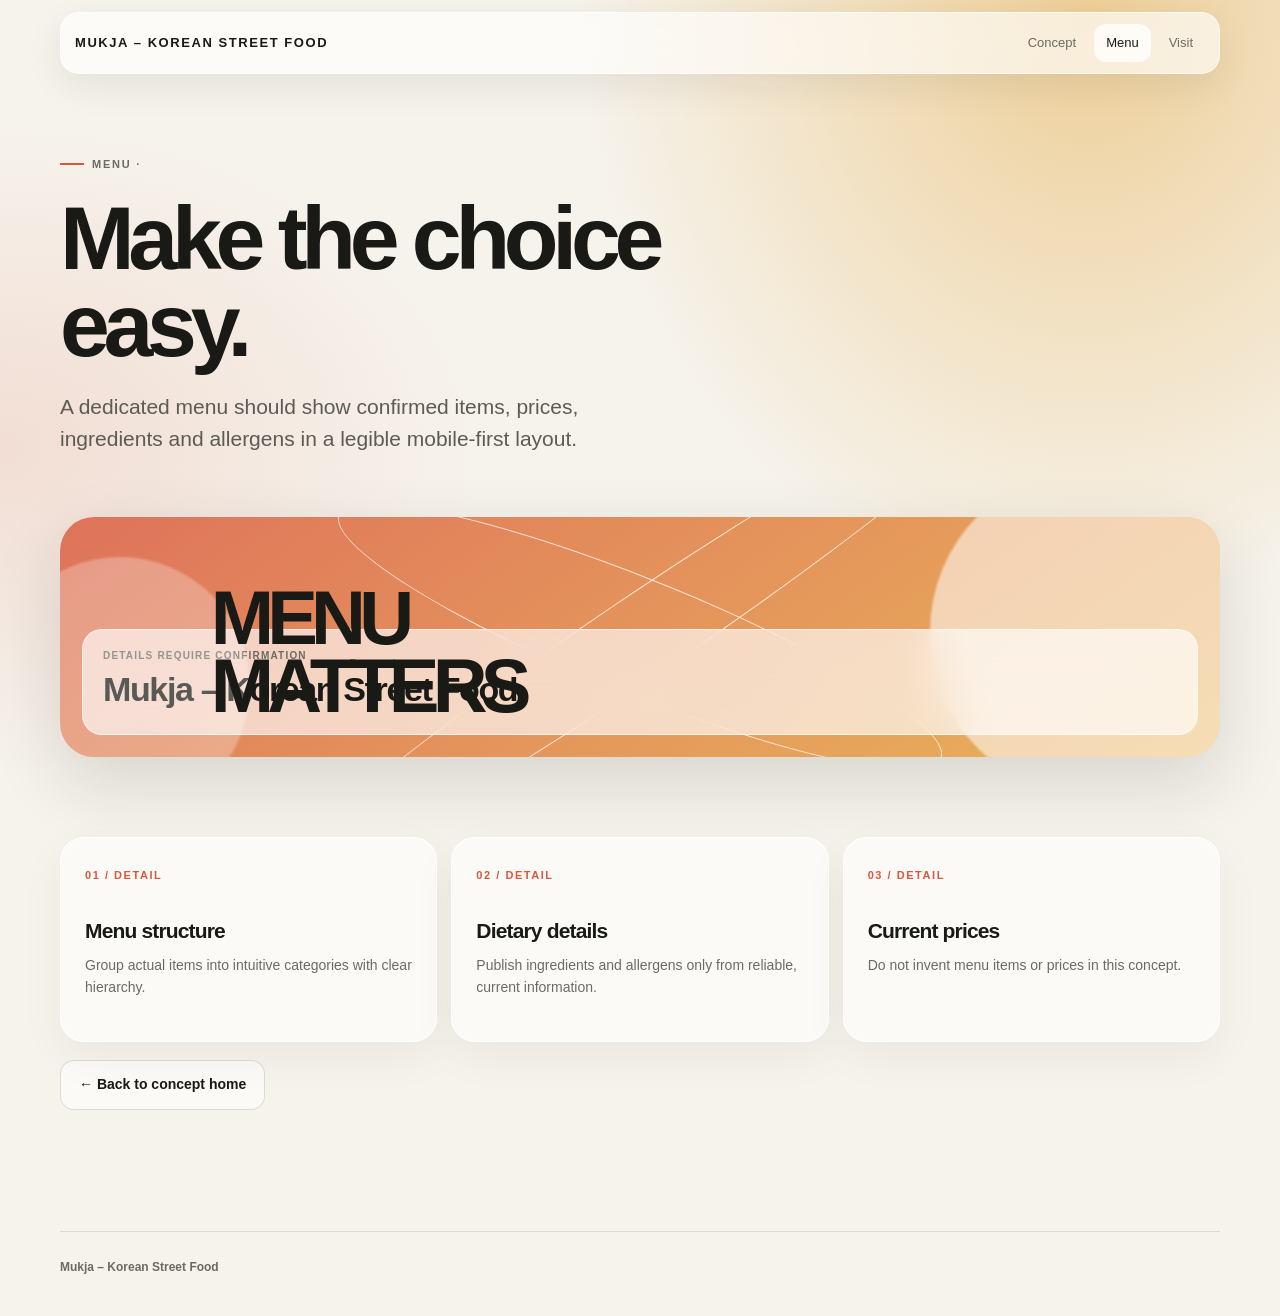
==== commit e2cab60c: "Remove visible concept labels for client presentation" ====
--- a/menu.html
+++ b/menu.html
@@ -1,2 +1,2 @@
-<!doctype html><html lang="en"><head><meta charset="utf-8"><meta name="viewport" content="width=device-width, initial-scale=1"><meta name="description" content="Mukja – Korean Street Food — independent PRDXQ website concept."><meta name="theme-color" content="#d8583b"><title>Menu · Mukja – Korean Street Food | PRDXQ Concept</title><link rel="stylesheet" href="assets/styles.css"></head><body><header class="bar"><a class="brand" href="index.html">Mukja – Korean Street Food<span style="color:var(--accent)"> / concept</span></a><nav class="nav" aria-label="Main navigation"><a href="index.html" >Concept</a><a href="menu.html" aria-current="page">Menu</a><a href="visit.html" >Visit</a></nav></header><main class="wrap"><section class="hero" style="grid-template-columns:1fr;min-height:unset;padding-bottom:30px"><div><span class="eyebrow">Menu · PRDXQ concept</span><h1>Make the choice easy.</h1><p class="lead">A dedicated menu should show confirmed items, prices, ingredients and allergens in a legible mobile-first layout.</p></div><div class="visual" style="min-height:240px"><div class="orbit"></div><div class="orbit two"></div><div class="visual-word">MENU
-MATTERS</div><div class="stamp"><small>Details require confirmation</small><strong>Mukja – Korean Street Food</strong></div></div></section><section class="section"><div class="cards"><article class="card"><span class="num">01 / DETAIL</span><h3>Menu structure</h3><p>Group actual items into intuitive categories with clear hierarchy.</p></article><article class="card"><span class="num">02 / DETAIL</span><h3>Dietary details</h3><p>Publish ingredients and allergens only from reliable, current information.</p></article><article class="card"><span class="num">03 / DETAIL</span><h3>Current prices</h3><p>Do not invent menu items or prices in this concept.</p></article></div><div class="notice" style="margin-top:22px">Independent PRDXQ redesign concept. Not commissioned, reviewed, or endorsed by the business. Menu, prices, hours, contact details, exact unit location and location-specific information require confirmation.</div><p style="margin-top:18px"><a class="btn alt" href="index.html">← Back to concept home</a></p></section></main><footer class="wrap footer"><div><strong>Mukja – Korean Street Food</strong><br>Independent website concept by PRDXQ.</div><div>Independent PRDXQ redesign concept. Not commissioned, reviewed, or endorsed by the business. Menu, prices, hours, contact details, exact unit location and location-specific information require confirmation.<br><a href="https://www.gateway-gardens.de/de/leben/" target="_blank" rel="noreferrer">Research reference ↗</a></div></footer></body></html>+<!doctype html><html lang="en"><head><meta charset="utf-8"><meta name="viewport" content="width=device-width, initial-scale=1"><meta name="description" content="Mukja – Korean Street Food — independent PRDXQ website concept."><meta name="theme-color" content="#d8583b"><title>Menu · Mukja – Korean Street Food | </title><link rel="stylesheet" href="assets/styles.css"></head><body><header class="bar"><a class="brand" href="index.html">Mukja – Korean Street Food</a><nav class="nav" aria-label="Main navigation"><a href="index.html" >Concept</a><a href="menu.html" aria-current="page">Menu</a><a href="visit.html" >Visit</a></nav></header><main class="wrap"><section class="hero" style="grid-template-columns:1fr;min-height:unset;padding-bottom:30px"><div><span class="eyebrow">Menu · </span><h1>Make the choice easy.</h1><p class="lead">A dedicated menu should show confirmed items, prices, ingredients and allergens in a legible mobile-first layout.</p></div><div class="visual" style="min-height:240px"><div class="orbit"></div><div class="orbit two"></div><div class="visual-word">MENU
+MATTERS</div><div class="stamp"><small>Details require confirmation</small><strong>Mukja – Korean Street Food</strong></div></div></section><section class="section"><div class="cards"><article class="card"><span class="num">01 / DETAIL</span><h3>Menu structure</h3><p>Group actual items into intuitive categories with clear hierarchy.</p></article><article class="card"><span class="num">02 / DETAIL</span><h3>Dietary details</h3><p>Publish ingredients and allergens only from reliable, current information.</p></article><article class="card"><span class="num">03 / DETAIL</span><h3>Current prices</h3><p>Do not invent menu items or prices in this concept.</p></article></div><p style="margin-top:18px"><a class="btn alt" href="index.html">← Back to concept home</a></p></section></main><footer class="wrap footer"><div><strong>Mukja – Korean Street Food</strong><br></div></footer></body></html>
--- a/assets/styles.css
+++ b/assets/styles.css
@@ -1 +1 @@
-:root{--accent:#d8583b;--secondary:#e8b45a;--ink:#191915;--paper:#f6f3ec;--muted:#6b6b62;--glass:rgba(255,255,255,.58);--line:rgba(255,255,255,.72)}*{box-sizing:border-box}html{scroll-behavior:smooth}body{margin:0;background:radial-gradient(ellipse at 85% 0%,color-mix(in srgb,var(--secondary) 58%,transparent),transparent 32rem),radial-gradient(ellipse at 0% 34%,color-mix(in srgb,var(--accent) 14%,transparent),transparent 30rem),var(--paper);color:var(--ink);font-family:Inter,-apple-system,BlinkMacSystemFont,"Segoe UI",sans-serif;line-height:1.55}a{color:inherit}.wrap{width:min(1160px,calc(100% - 40px));margin:auto}.bar{position:sticky;top:10px;z-index:5;width:min(1160px,calc(100% - 24px));margin:12px auto 0;padding:11px 14px;display:flex;align-items:center;justify-content:space-between;gap:16px;border:1px solid var(--line);border-radius:19px;background:rgba(255,255,255,.62);backdrop-filter:blur(20px);box-shadow:0 12px 36px rgba(28,24,20,.08)}.brand{text-decoration:none;font-size:13px;font-weight:850;letter-spacing:.12em;text-transform:uppercase;white-space:nowrap}.nav{display:flex;gap:6px;flex-wrap:wrap;justify-content:flex-end}.nav a{text-decoration:none;padding:9px 12px;border-radius:12px;font-size:13px;color:var(--muted)}.nav a:hover,.nav a[aria-current=page]{background:rgba(255,255,255,.78);color:var(--ink)}.hero{min-height:610px;display:grid;grid-template-columns:1.05fr .95fr;align-items:center;gap:40px;padding:74px 0 60px}.eyebrow{display:inline-flex;align-items:center;gap:8px;font-size:11px;letter-spacing:.16em;text-transform:uppercase;font-weight:800;color:var(--muted)}.eyebrow:before{content:"";width:24px;height:2px;background:var(--accent)}h1{font-size:clamp(46px,7vw,90px);line-height:.97;letter-spacing:-.07em;max-width:760px;margin:22px 0}.lead{max-width:550px;font-size:clamp(17px,2vw,21px);color:#5c5b54}.actions{display:flex;gap:10px;flex-wrap:wrap;margin-top:30px}.btn{display:inline-flex;align-items:center;justify-content:center;padding:13px 18px;border-radius:14px;text-decoration:none;font-weight:750;font-size:14px;background:var(--ink);color:#fff;border:1px solid var(--ink);transition:transform .2s,box-shadow .2s}.btn:hover{transform:translateY(-2px);box-shadow:0 10px 22px rgba(0,0,0,.12)}.btn.alt{color:var(--ink);background:rgba(255,255,255,.55);border-color:rgba(0,0,0,.12)}.visual{min-height:450px;position:relative;border-radius:34px;overflow:hidden;background:linear-gradient(145deg,color-mix(in srgb,var(--accent) 84%,white),var(--secondary));box-shadow:0 26px 70px rgba(34,27,20,.14)}.visual:before,.visual:after{content:"";position:absolute;border-radius:50%;filter:blur(1px)}.visual:before{width:330px;height:330px;right:-40px;top:-50px;background:rgba(255,255,255,.55);box-shadow:inset -28px -18px 60px rgba(0,0,0,.06)}.visual:after{width:260px;height:260px;left:-70px;bottom:-60px;background:rgba(255,255,255,.28)}.visual .orb{position:absolute;inset:15% 12%;border:1px solid rgba(255,255,255,.62);border-radius:28px;background:rgba(255,255,255,.24);backdrop-filter:blur(18px);transform:rotate(-6deg);box-shadow:0 24px 55px rgba(0,0,0,.1)}.visual .stamp{position:absolute;bottom:22px;left:22px;right:22px;border:1px solid rgba(255,255,255,.6);background:rgba(255,255,255,.64);backdrop-filter:blur(20px);border-radius:20px;padding:18px 20px}.stamp small{display:block;letter-spacing:.12em;text-transform:uppercase;color:var(--muted);font-size:10px;font-weight:800}.stamp strong{font-size:clamp(22px,3vw,34px);letter-spacing:-.04em}.orbit{position:absolute;inset:26% 22%;border:1px solid rgba(255,255,255,.75);border-radius:50%;transform:rotate(22deg)}.orbit.two{inset:33% 12%;transform:rotate(-34deg)}.visual-word{position:absolute;z-index:1;top:28%;left:13%;right:10%;font-size:clamp(40px,6vw,76px);line-height:.9;letter-spacing:-.09em;font-weight:900}.section{padding:50px 0}.section-head{display:flex;align-items:end;justify-content:space-between;gap:24px;margin-bottom:22px}.section h2{font-size:clamp(30px,4vw,52px);letter-spacing:-.06em;line-height:1.04;margin:12px 0}.section-intro{max-width:520px;color:var(--muted);margin:0}.cards{display:grid;grid-template-columns:repeat(3,1fr);gap:14px}.card{border:1px solid rgba(255,255,255,.86);border-radius:24px;padding:24px;background:var(--glass);backdrop-filter:blur(18px);box-shadow:0 15px 45px rgba(32,25,18,.05);min-height:205px}.num{font-size:11px;letter-spacing:.14em;font-weight:850;color:var(--accent)}.card h3{font-size:21px;letter-spacing:-.04em;margin:28px 0 8px}.card p{color:var(--muted);font-size:14px;margin:0}.banner{border-radius:30px;padding:clamp(25px,5vw,54px);background:var(--ink);color:#fff;display:flex;align-items:center;justify-content:space-between;gap:28px;overflow:hidden;position:relative}.banner:after{content:"";position:absolute;width:260px;height:260px;border-radius:50%;right:8%;top:-130px;background:var(--accent);opacity:.65;filter:blur(2px)}.banner>div{position:relative;z-index:1}.banner h2{font-size:clamp(28px,4vw,48px);margin:8px 0;max-width:650px}.banner p{color:rgba(255,255,255,.68);max-width:580px}.banner .btn{background:#fff;color:var(--ink);border-color:#fff}.notice{border-left:3px solid var(--accent);padding:12px 16px;background:rgba(255,255,255,.55);border-radius:0 14px 14px 0;font-size:12px;color:#58574f}.footer{margin-top:55px;padding:26px 0 40px;border-top:1px solid rgba(0,0,0,.1);display:flex;justify-content:space-between;gap:24px;flex-wrap:wrap;color:var(--muted);font-size:12px}.footer a{color:inherit}@media(max-width:760px){.wrap{width:min(100% - 28px,580px)}.bar{align-items:flex-start;flex-direction:column;gap:8px;border-radius:17px;top:6px}.nav{justify-content:flex-start;width:100%}.nav a{padding:8px 9px;font-size:12px}.hero{grid-template-columns:1fr;gap:24px;padding:54px 0 28px;min-height:unset}.visual{min-height:330px}.cards{grid-template-columns:1fr}.section{padding:35px 0}.section-head{display:block}.section-intro{margin-top:14px}.banner{align-items:flex-start;flex-direction:column}.footer{display:block}.footer>*{margin-bottom:8px}}@media(prefers-reduced-motion:reduce){html{scroll-behavior:auto}*,*:before,*:after{transition:none!important;animation:none!important}}+:root{--accent:#d8583b;--secondary:#e8b45a;--ink:#191915;--paper:#f6f3ec;--muted:#6b6b62;--glass:rgba(255,255,255,.58);--line:rgba(255,255,255,.72)}*{box-sizing:border-box}html{scroll-behavior:smooth}body{margin:0;background:radial-gradient(ellipse at 85% 0%,color-mix(in srgb,var(--secondary) 58%,transparent),transparent 32rem),radial-gradient(ellipse at 0% 34%,color-mix(in srgb,var(--accent) 14%,transparent),transparent 30rem),var(--paper);color:var(--ink);font-family:Inter,-apple-system,BlinkMacSystemFont,"Segoe UI",sans-serif;line-height:1.55}a{color:inherit}.wrap{width:min(1160px,calc(100% - 40px));margin:auto}.bar{position:sticky;top:10px;z-index:5;width:min(1160px,calc(100% - 24px));margin:12px auto 0;padding:11px 14px;display:flex;align-items:center;justify-content:space-between;gap:16px;border:1px solid var(--line);border-radius:19px;background:rgba(255,255,255,.62);backdrop-filter:blur(20px);box-shadow:0 12px 36px rgba(28,24,20,.08)}.brand{text-decoration:none;font-size:13px;font-weight:850;letter-spacing:.12em;text-transform:uppercase;white-space:nowrap}.nav{display:flex;gap:6px;flex-wrap:wrap;justify-content:flex-end}.nav a{text-decoration:none;padding:9px 12px;border-radius:12px;font-size:13px;color:var(--muted)}.nav a:hover,.nav a[aria-current=page]{background:rgba(255,255,255,.78);color:var(--ink)}.hero{min-height:610px;display:grid;grid-template-columns:1.05fr .95fr;align-items:center;gap:40px;padding:74px 0 60px}.eyebrow{display:inline-flex;align-items:center;gap:8px;font-size:11px;letter-spacing:.16em;text-transform:uppercase;font-weight:800;color:var(--muted)}.eyebrow:before{content:"";width:24px;height:2px;background:var(--accent)}h1{font-size:clamp(46px,7vw,90px);line-height:.97;letter-spacing:-.07em;max-width:760px;margin:22px 0}.lead{max-width:550px;font-size:clamp(17px,2vw,21px);color:#5c5b54}.actions{display:flex;gap:10px;flex-wrap:wrap;margin-top:30px}.btn{display:inline-flex;align-items:center;justify-content:center;padding:13px 18px;border-radius:14px;text-decoration:none;font-weight:750;font-size:14px;background:var(--ink);color:#fff;border:1px solid var(--ink);transition:transform .2s,box-shadow .2s}.btn:hover{transform:translateY(-2px);box-shadow:0 10px 22px rgba(0,0,0,.12)}.btn.alt{color:var(--ink);background:rgba(255,255,255,.55);border-color:rgba(0,0,0,.12)}.visual{min-height:450px;position:relative;border-radius:34px;overflow:hidden;background:linear-gradient(145deg,color-mix(in srgb,var(--accent) 84%,white),var(--secondary));box-shadow:0 26px 70px rgba(34,27,20,.14)}.visual:before,.visual:after{content:"";position:absolute;border-radius:50%;filter:blur(1px)}.visual:before{width:330px;height:330px;right:-40px;top:-50px;background:rgba(255,255,255,.55)}.visual:after{width:260px;height:260px;left:-70px;bottom:-60px;background:rgba(255,255,255,.28)}.visual .orb{position:absolute;inset:15% 12%;border:1px solid rgba(255,255,255,.62);border-radius:28px;background:rgba(255,255,255,.24);backdrop-filter:blur(18px);transform:rotate(-6deg);box-shadow:0 24px 55px rgba(0,0,0,.1)}.visual .stamp{position:absolute;bottom:22px;left:22px;right:22px;border:1px solid rgba(255,255,255,.6);background:rgba(255,255,255,.64);backdrop-filter:blur(20px);border-radius:20px;padding:18px 20px}.stamp small{display:block;letter-spacing:.12em;text-transform:uppercase;color:var(--muted);font-size:10px;font-weight:800}.stamp strong{font-size:clamp(22px,3vw,34px);letter-spacing:-.04em}.orbit{position:absolute;inset:26% 22%;border:1px solid rgba(255,255,255,.75);border-radius:50%;transform:rotate(22deg)}.orbit.two{inset:33% 12%;transform:rotate(-34deg)}.visual-word{position:absolute;z-index:1;top:28%;left:13%;right:10%;font-size:clamp(40px,6vw,76px);line-height:.9;letter-spacing:-.09em;font-weight:900;white-space:pre-line}.section{padding:50px 0}.section-head{display:flex;align-items:end;justify-content:space-between;gap:24px;margin-bottom:22px}.section h2{font-size:clamp(30px,4vw,52px);letter-spacing:-.06em;line-height:1.04;margin:12px 0}.section-intro{max-width:520px;color:var(--muted);margin:0}.cards{display:grid;grid-template-columns:repeat(3,1fr);gap:14px}.card{border:1px solid rgba(255,255,255,.86);border-radius:24px;padding:24px;background:var(--glass);backdrop-filter:blur(18px);box-shadow:0 15px 45px rgba(32,25,18,.05);min-height:205px}.num{font-size:11px;letter-spacing:.14em;font-weight:850;color:var(--accent)}.card h3{font-size:21px;letter-spacing:-.04em;margin:28px 0 8px}.card p{color:var(--muted);font-size:14px;margin:0}.banner{border-radius:30px;padding:clamp(25px,5vw,54px);background:var(--ink);color:#fff;display:flex;align-items:center;justify-content:space-between;gap:28px;overflow:hidden;position:relative}.banner:after{content:"";position:absolute;width:260px;height:260px;border-radius:50%;right:8%;top:-130px;background:var(--accent);opacity:.65}.banner>div{position:relative;z-index:1}.banner h2{font-size:clamp(28px,4vw,48px);margin:8px 0;max-width:650px}.banner p{color:rgba(255,255,255,.68);max-width:580px}.banner .btn{background:#fff;color:var(--ink);border-color:#fff}.notice{border-left:3px solid var(--accent);padding:12px 16px;background:rgba(255,255,255,.55);border-radius:0 14px 14px 0;font-size:12px;color:#58574f}.footer{margin-top:55px;padding:26px 0 40px;border-top:1px solid rgba(0,0,0,.1);display:flex;justify-content:space-between;gap:24px;flex-wrap:wrap;color:var(--muted);font-size:12px}.footer a{color:inherit}@media(max-width:760px){.wrap{width:min(100% - 28px,580px)}.bar{align-items:flex-start;flex-direction:column;gap:8px;border-radius:17px;top:6px}.nav{justify-content:flex-start;width:100%}.nav a{padding:8px 9px;font-size:12px}.hero{grid-template-columns:1fr;gap:24px;padding:54px 0 28px;min-height:unset}.visual{min-height:330px}.cards{grid-template-columns:1fr}.section{padding:35px 0}.section-head{display:block}.section-intro{margin-top:14px}.banner{align-items:flex-start;flex-direction:column}.footer{display:block}.footer>*{margin-bottom:8px}}@media(prefers-reduced-motion:reduce){html{scroll-behavior:auto}*,*:before,*:after{transition:none!important;animation:none!important}}
